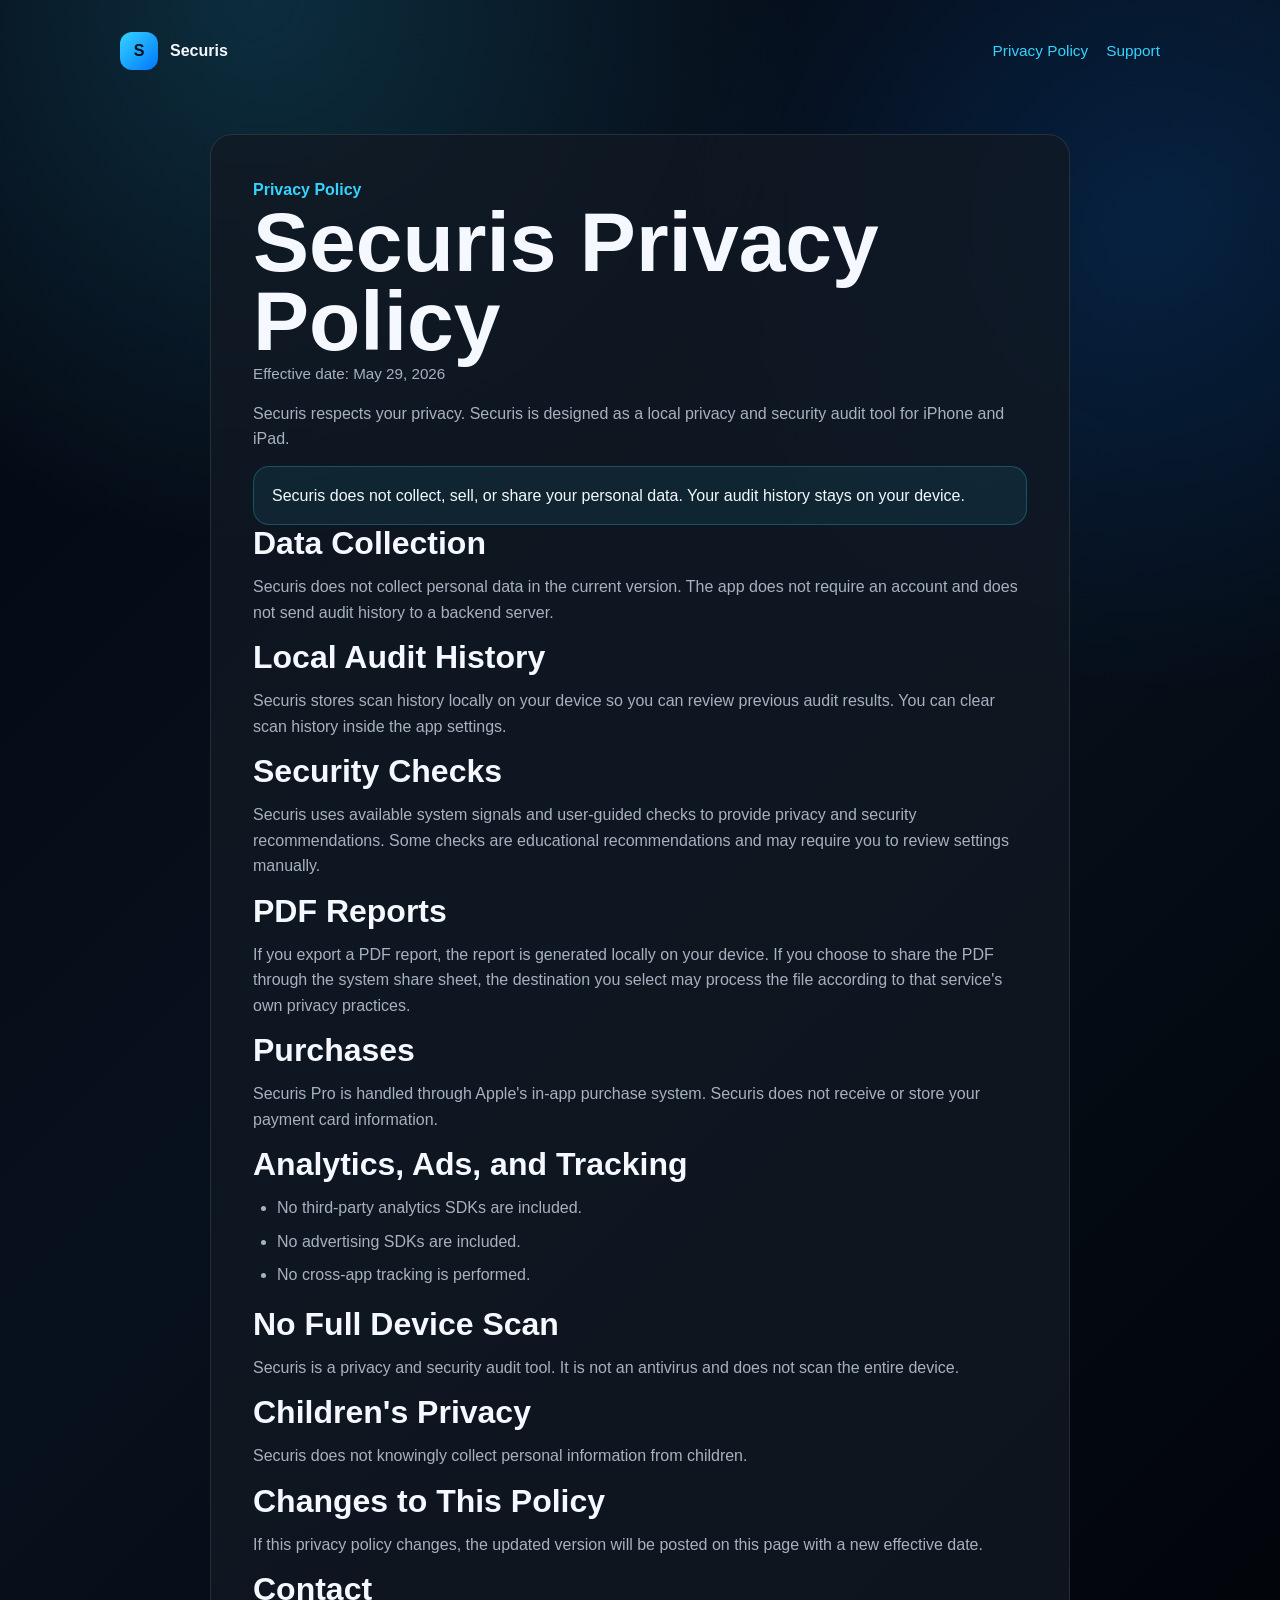
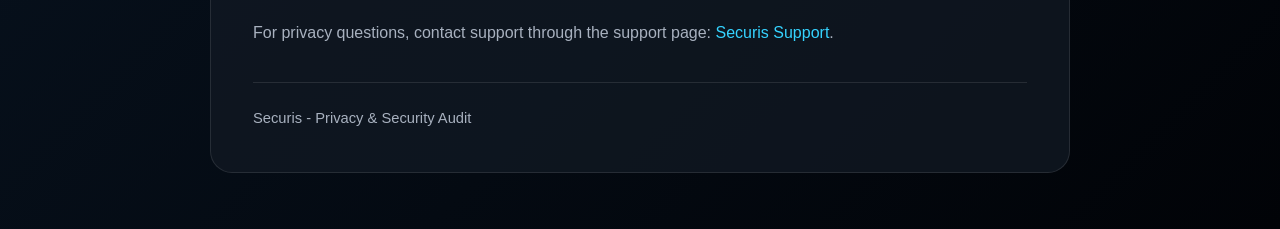
==== privacy.html @ 23c70f6d "Add files via upload" ====
<!doctype html>
<html lang="en">
<head>
  <meta charset="utf-8">
  <meta name="viewport" content="width=device-width, initial-scale=1">
  <title>Securis Privacy Policy</title>
  <meta name="description" content="Privacy Policy for Securis, a local-only privacy and security audit app.">
  <link rel="stylesheet" href="styles.css">
</head>
<body>
  <main class="shell">
    <nav class="nav" aria-label="Main navigation">
      <a class="brand" href="index.html" aria-label="Securis home">
        <span class="mark">S</span>
        <span>Securis</span>
      </a>
      <div class="nav-links">
        <a href="privacy.html">Privacy Policy</a>
        <a href="support.html">Support</a>
      </div>
    </nav>

    <article class="content">
      <p class="eyebrow">Privacy Policy</p>
      <h1>Securis Privacy Policy</h1>
      <p class="meta">Effective date: May 29, 2026</p>

      <p>Securis respects your privacy. Securis is designed as a local privacy and security audit tool for iPhone and iPad.</p>

      <div class="notice">
        Securis does not collect, sell, or share your personal data. Your audit history stays on your device.
      </div>

      <h2>Data Collection</h2>
      <p>Securis does not collect personal data in the current version. The app does not require an account and does not send audit history to a backend server.</p>

      <h2>Local Audit History</h2>
      <p>Securis stores scan history locally on your device so you can review previous audit results. You can clear scan history inside the app settings.</p>

      <h2>Security Checks</h2>
      <p>Securis uses available system signals and user-guided checks to provide privacy and security recommendations. Some checks are educational recommendations and may require you to review settings manually.</p>

      <h2>PDF Reports</h2>
      <p>If you export a PDF report, the report is generated locally on your device. If you choose to share the PDF through the system share sheet, the destination you select may process the file according to that service's own privacy practices.</p>

      <h2>Purchases</h2>
      <p>Securis Pro is handled through Apple's in-app purchase system. Securis does not receive or store your payment card information.</p>

      <h2>Analytics, Ads, and Tracking</h2>
      <ul>
        <li>No third-party analytics SDKs are included.</li>
        <li>No advertising SDKs are included.</li>
        <li>No cross-app tracking is performed.</li>
      </ul>

      <h2>No Full Device Scan</h2>
      <p>Securis is a privacy and security audit tool. It is not an antivirus and does not scan the entire device.</p>

      <h2>Children's Privacy</h2>
      <p>Securis does not knowingly collect personal information from children.</p>

      <h2>Changes to This Policy</h2>
      <p>If this privacy policy changes, the updated version will be posted on this page with a new effective date.</p>

      <h2>Contact</h2>
      <p>For privacy questions, contact support through the support page: <a href="support.html">Securis Support</a>.</p>

      <footer class="footer">
        Securis - Privacy & Security Audit
      </footer>
    </article>
  </main>
</body>
</html>
---- styles.css ----
:root {
  color-scheme: dark;
  --bg: #030711;
  --panel: #111923;
  --panel-2: #0b121c;
  --text: #f5f8ff;
  --muted: #a8b1bf;
  --line: rgba(255, 255, 255, 0.1);
  --accent: #35d3ff;
  --accent-2: #0077ff;
  --ok: #7ee787;
}

* {
  box-sizing: border-box;
}

html {
  background: var(--bg);
}

body {
  margin: 0;
  min-height: 100vh;
  font-family: -apple-system, BlinkMacSystemFont, "SF Pro Display", "Segoe UI", sans-serif;
  color: var(--text);
  background:
    radial-gradient(circle at 20% 0%, rgba(53, 211, 255, 0.18), transparent 34rem),
    radial-gradient(circle at 90% 12%, rgba(0, 119, 255, 0.16), transparent 30rem),
    linear-gradient(135deg, #030711 0%, #07111d 45%, #010307 100%);
  line-height: 1.6;
}

a {
  color: var(--accent);
  text-decoration: none;
}

a:hover {
  text-decoration: underline;
}

.shell {
  width: min(1040px, calc(100% - 40px));
  margin: 0 auto;
  padding: 32px 0 56px;
}

.nav {
  display: flex;
  align-items: center;
  justify-content: space-between;
  gap: 24px;
  margin-bottom: 64px;
}

.brand {
  display: inline-flex;
  align-items: center;
  gap: 12px;
  color: var(--text);
  font-weight: 750;
  letter-spacing: 0;
}

.mark {
  display: grid;
  place-items: center;
  width: 38px;
  height: 38px;
  border-radius: 12px;
  background: linear-gradient(135deg, var(--accent), var(--accent-2));
  color: #001018;
  font-weight: 900;
}

.nav-links {
  display: flex;
  align-items: center;
  gap: 18px;
  font-size: 0.96rem;
}

.hero {
  display: grid;
  gap: 22px;
  padding: 54px;
  border: 1px solid var(--line);
  border-radius: 28px;
  background: linear-gradient(145deg, rgba(17, 25, 35, 0.92), rgba(7, 12, 20, 0.92));
  box-shadow: 0 28px 90px rgba(0, 0, 0, 0.35);
}

.eyebrow {
  margin: 0;
  color: var(--accent);
  font-weight: 700;
}

h1 {
  margin: 0;
  max-width: 820px;
  font-size: clamp(2.6rem, 7vw, 5.25rem);
  line-height: 0.95;
  letter-spacing: 0;
}

h2 {
  margin: 0 0 12px;
  font-size: clamp(1.35rem, 3vw, 2rem);
  line-height: 1.15;
}

h3 {
  margin: 22px 0 8px;
  font-size: 1.08rem;
}

p {
  margin: 0 0 14px;
  color: var(--muted);
}

.lead {
  max-width: 760px;
  font-size: clamp(1.1rem, 2vw, 1.35rem);
}

.actions {
  display: flex;
  flex-wrap: wrap;
  gap: 12px;
  margin-top: 10px;
}

.button {
  display: inline-flex;
  align-items: center;
  justify-content: center;
  min-height: 48px;
  padding: 0 18px;
  border-radius: 14px;
  border: 1px solid var(--line);
  color: var(--text);
  background: rgba(255, 255, 255, 0.06);
  font-weight: 700;
}

.button.primary {
  color: #001018;
  border: 0;
  background: linear-gradient(135deg, var(--accent), var(--accent-2));
}

.grid {
  display: grid;
  grid-template-columns: repeat(3, 1fr);
  gap: 16px;
  margin-top: 18px;
}

.card,
.content {
  border: 1px solid var(--line);
  border-radius: 22px;
  background: rgba(17, 25, 35, 0.78);
}

.card {
  padding: 22px;
}

.card strong {
  display: block;
  margin-bottom: 6px;
  color: var(--text);
}

.content {
  max-width: 860px;
  margin: 0 auto;
  padding: 42px;
}

.content ul,
.content ol {
  margin: 8px 0 18px;
  padding-left: 24px;
  color: var(--muted);
}

.content li {
  margin: 8px 0;
}

.notice {
  padding: 16px 18px;
  border: 1px solid rgba(53, 211, 255, 0.25);
  border-radius: 16px;
  background: rgba(53, 211, 255, 0.08);
  color: var(--text);
}

.meta {
  color: var(--muted);
  font-size: 0.95rem;
}

.footer {
  margin-top: 36px;
  padding-top: 24px;
  border-top: 1px solid var(--line);
  color: var(--muted);
  font-size: 0.92rem;
}

@media (max-width: 760px) {
  .shell {
    width: min(100% - 28px, 1040px);
    padding-top: 22px;
  }

  .nav {
    align-items: flex-start;
    flex-direction: column;
    margin-bottom: 34px;
  }

  .hero,
  .content {
    padding: 28px;
    border-radius: 22px;
  }

  .grid {
    grid-template-columns: 1fr;
  }
}
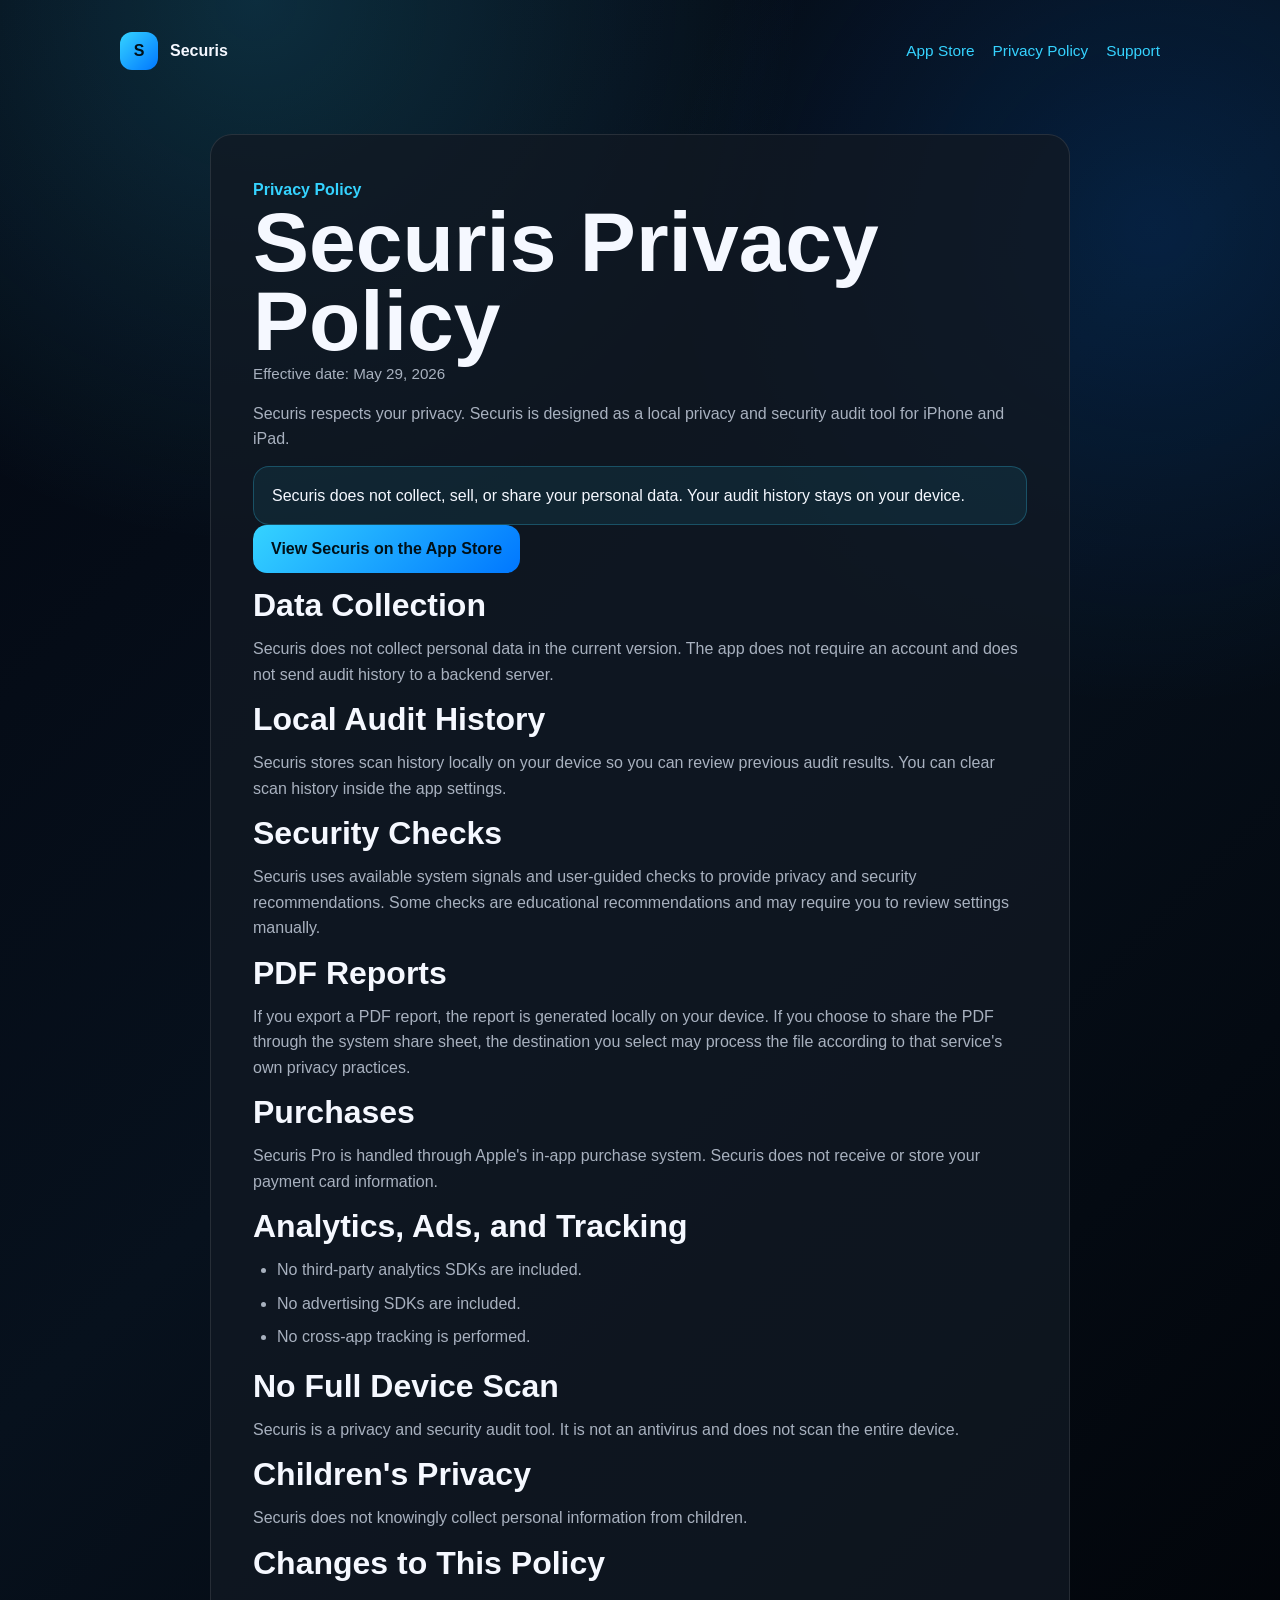
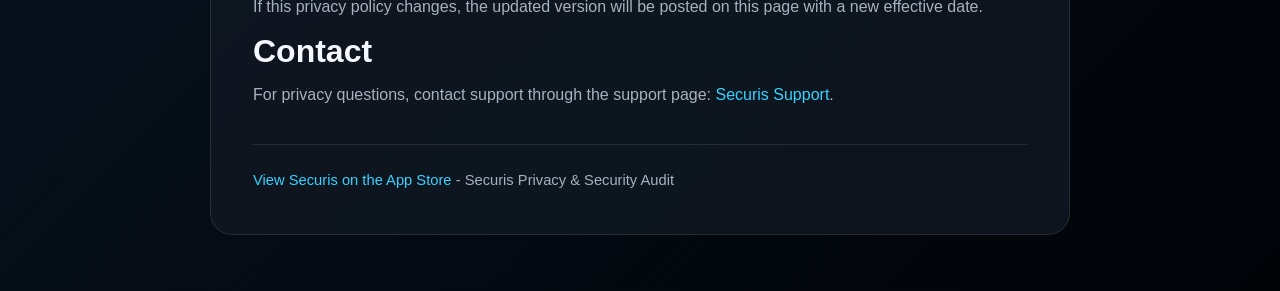
==== commit 6721f185: "Add files via upload Add App Store link" ====
--- a/privacy.html
+++ b/privacy.html
@@ -15,6 +15,7 @@
         <span>Securis</span>
       </a>
       <div class="nav-links">
+        <a href="https://apps.apple.com/us/app/securis-privacy-audit/id6774630244">App Store</a>
         <a href="privacy.html">Privacy Policy</a>
         <a href="support.html">Support</a>
       </div>
@@ -30,6 +31,8 @@
       <div class="notice">
         Securis does not collect, sell, or share your personal data. Your audit history stays on your device.
       </div>
+
+      <p><a class="button primary" href="https://apps.apple.com/us/app/securis-privacy-audit/id6774630244">View Securis on the App Store</a></p>
 
       <h2>Data Collection</h2>
       <p>Securis does not collect personal data in the current version. The app does not require an account and does not send audit history to a backend server.</p>
@@ -66,7 +69,7 @@
       <p>For privacy questions, contact support through the support page: <a href="support.html">Securis Support</a>.</p>
 
       <footer class="footer">
-        Securis - Privacy & Security Audit
+        <a href="https://apps.apple.com/us/app/securis-privacy-audit/id6774630244">View Securis on the App Store</a> - Securis Privacy & Security Audit
       </footer>
     </article>
   </main>
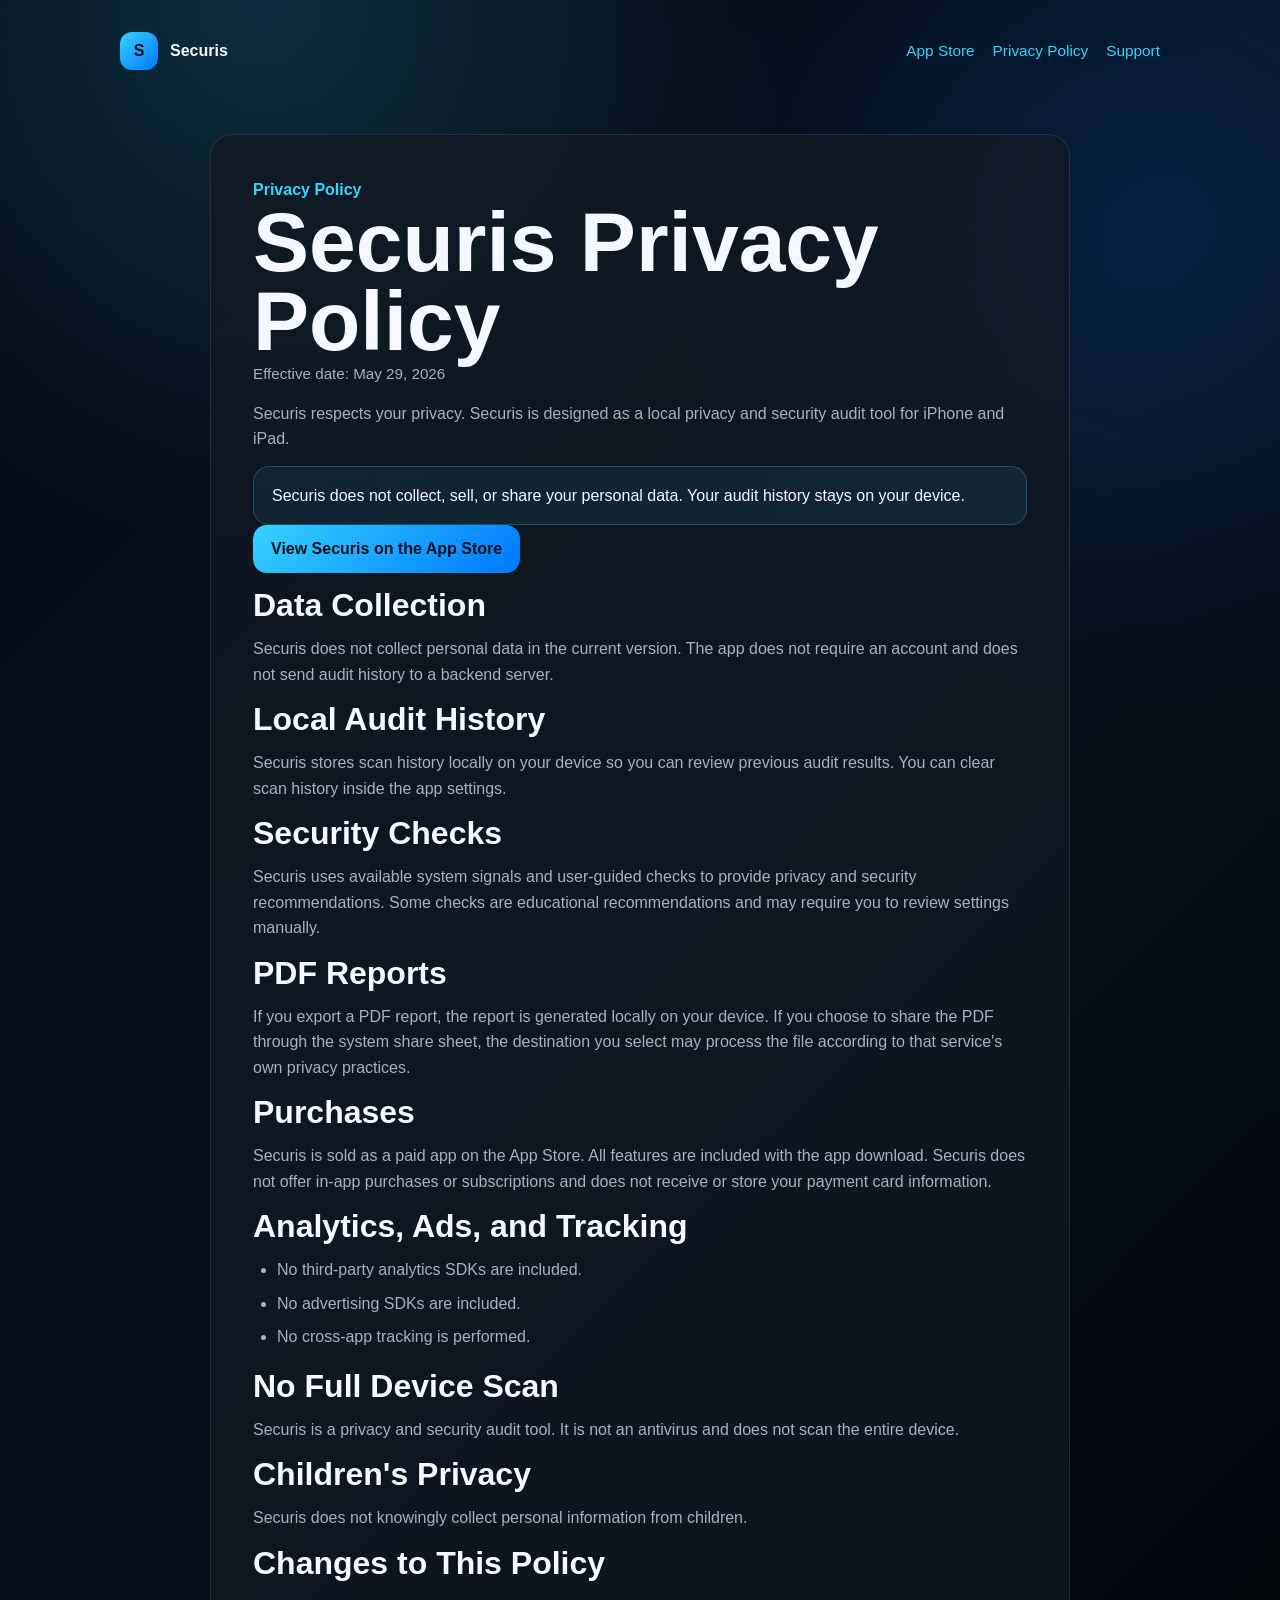
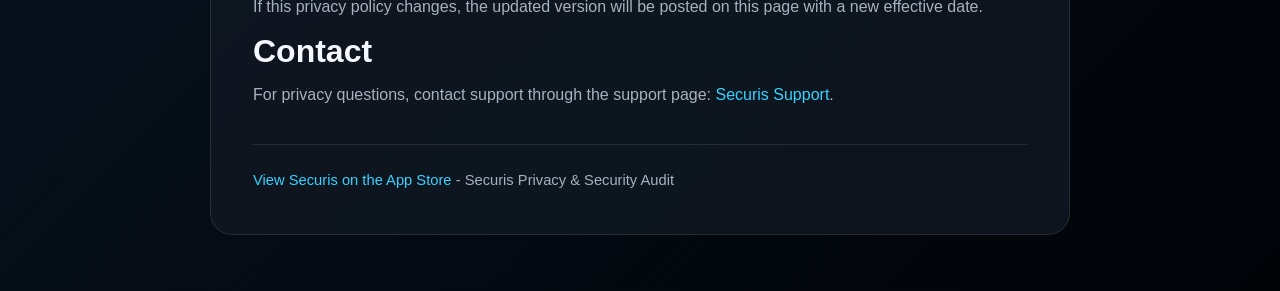
==== commit 5425de9b: "Add files via upload Update purchase privacy wording" ====
--- a/privacy.html
+++ b/privacy.html
@@ -47,7 +47,7 @@
       <p>If you export a PDF report, the report is generated locally on your device. If you choose to share the PDF through the system share sheet, the destination you select may process the file according to that service's own privacy practices.</p>
 
       <h2>Purchases</h2>
-      <p>Securis Pro is handled through Apple's in-app purchase system. Securis does not receive or store your payment card information.</p>
+      <p>Securis is sold as a paid app on the App Store. All features are included with the app download. Securis does not offer in-app purchases or subscriptions and does not receive or store your payment card information.</p>
 
       <h2>Analytics, Ads, and Tracking</h2>
       <ul>
